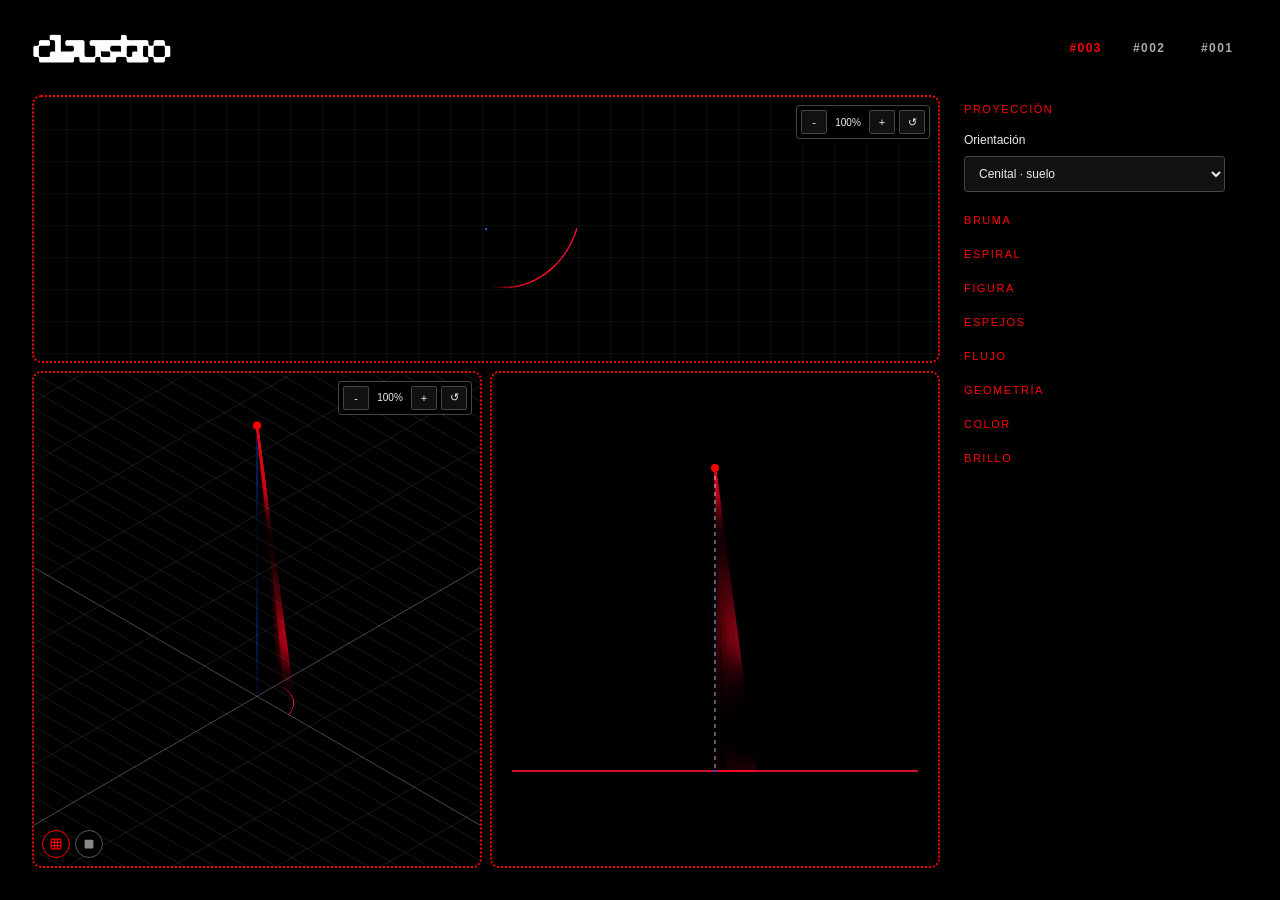
==== Repositorio Github/preview/fibonakis.html @ 1959ba8b "Add files via upload" ====
<!doctype html>
<html lang="es">
  <head>
    <meta charset="utf-8">
    <meta name="viewport" content="width=device-width, initial-scale=1">
    <meta name="theme-color" content="#000000">
    <title>Fibonakis — claustro</title>
    <link rel="stylesheet" href="styles.css">
    <script src="fibonakis.js" defer></script>
    <script src="projection.js" defer></script>
  </head>
  <body>
    <main class="app">
      <header class="topbar">
        <a class="brand-mark" href="https://holaclaustro.com/" aria-label="Visitar el sitio de claustro">
          <img src="claustro-logo.png" alt="claustro" width="2031" height="455">
        </a>
        <div class="topbar-actions">
          <nav class="shader-tabs" aria-label="Shaders disponibles">
            <a href="fibonakis.html" aria-current="page" aria-label="#003, Fibonakis"><span class="shader-tab-code">#003</span><span class="shader-tab-name" aria-hidden="true">fibonakis</span></a>
            <a href="gotitas.html" aria-label="#002, Chispas"><span class="shader-tab-code">#002</span><span class="shader-tab-name" aria-hidden="true">chispas</span></a>
            <a href="curvas.html" aria-label="#001, Curvaturas"><span class="shader-tab-code">#001</span><span class="shader-tab-name" aria-hidden="true">curvaturas</span></a>
          </nav>
        </div>
      </header>

      <section class="workspace" aria-label="Preview y controles">
        <div class="visual-stack">
          <div class="stage">
            <div class="projection-zoom-controls" role="group" aria-label="Zoom del láser">
              <button id="previewZoomOut" type="button" aria-label="Alejar">-</button>
              <output id="previewZoomValue" aria-live="polite">100%</output>
              <button id="previewZoomIn" type="button" aria-label="Acercar">+</button>
              <button id="previewZoomReset" type="button" aria-label="Restablecer zoom" title="Restablecer zoom">↺</button>
            </div>
            <canvas id="preview" aria-label="Preview animado del shader Fibonakis"></canvas>
          </div>
          <div class="projection-grid">
            <section class="projection-view" aria-label="Vista volumétrica 3D">
              <div class="projection-zoom-controls" role="group" aria-label="Zoom de volumen 3D">
                <button id="projectionZoomOut" type="button" aria-label="Alejar">-</button>
                <output id="projectionZoomValue" aria-live="polite">100%</output>
                <button id="projectionZoomIn" type="button" aria-label="Acercar">+</button>
                <button id="projectionZoomReset" type="button" aria-label="Restablecer vista" title="Restablecer vista">↺</button>
              </div>
              <canvas id="projectionIso" aria-label="Vista volumétrica 3D de la proyección"></canvas>
              <div class="projection-surface-controls" role="group" aria-label="Superficie de la vista volumétrica">
                <button id="projectionGridMode" type="button" aria-label="Mostrar grilla" title="Grilla" aria-pressed="true">
                  <svg viewBox="0 0 16 16" aria-hidden="true">
                    <rect x="2.5" y="2.5" width="11" height="11" rx="1"></rect>
                    <path d="M6.2 2.5v11M9.8 2.5v11M2.5 6.2h11M2.5 9.8h11"></path>
                  </svg>
                </button>
                <button id="projectionSolidMode" type="button" aria-label="Mostrar suelo sólido" title="Suelo sólido" aria-pressed="false">
                  <svg viewBox="0 0 16 16" aria-hidden="true">
                    <rect class="solid-floor-icon" x="3" y="3" width="10" height="10" rx="1"></rect>
                  </svg>
                </button>
              </div>
            </section>
            <section class="projection-view" aria-label="Perfil de proyección">
              <canvas id="projectionProfile" aria-label="Perfil del cono de proyección"></canvas>
            </section>
          </div>
        </div>

        <aside class="panel" aria-label="Controles del shader Fibonakis">
          <details class="control-section" open>
            <summary>Proyección</summary>
            <label class="field">
              <span>Orientación</span>
              <select id="projectorOrientation">
                <option value="floor">Cenital · suelo</option>
                <option value="wall">Horizontal</option>
              </select>
            </label>
          </details>
          <details class="control-section">
            <summary>Bruma</summary>
            <label class="field">
              <span>Opacidad <output id="brumaAlphaValue">30%</output></span>
              <input id="brumaAlpha" type="range" min="1" max="30" step="0.1" value="30">
            </label>
            <label class="field">
              <span>Escala <output id="brumaScaleValue">1.00</output></span>
              <input id="brumaScale" type="range" min="0.25" max="3" step="0.05" value="1">
            </label>
            <label class="field">
              <span>Contraste <output id="brumaContrastValue">100%</output></span>
              <input id="brumaContrast" type="range" min="0" max="200" step="1" value="100">
            </label>
          </details>
          <div id="generatedControls"></div>
        </aside>
      </section>
    </main>
  </body>
</html>
---- Repositorio Github/preview/styles.css ----
:root {
  color-scheme: dark;
  font-family: Helvetica, Arial, sans-serif;
  background: var(--page-background);
  color: #ededed;
  --brand-red: #ff0000;
  --muted: #aaaaaa;
  --panel: #000000;
  --border: #292929;
  --page-background: #000000;
  --page-text: #ededed;
  --control-background: #111111;
  --control-border: #444444;
  font-synthesis: none;
  text-rendering: optimizeLegibility;
}

* {
  box-sizing: border-box;
}

[hidden] {
  display: none !important;
}

body {
  min-width: 320px;
  min-height: 100vh;
  margin: 0;
  background: var(--page-background);
  color: var(--page-text);
}

.app {
  width: min(1280px, 100%);
  height: 100dvh;
  margin: 0 auto;
  padding: 32px;
  display: flex;
  flex-direction: column;
  overflow: hidden;
}

.topbar {
  display: flex;
  align-items: center;
  gap: 20px;
  margin-bottom: 32px;
}

.brand-mark {
  display: block;
  flex: 0 0 140px;
}

.brand-mark img {
  display: block;
  width: 100%;
  height: auto;
  filter: invert(1);
}

.topbar-actions {
  display: flex;
  align-items: center;
  gap: 18px;
  margin-left: auto;
}

.shader-tabs {
  display: flex;
  align-items: center;
  gap: 16px;
}

.shader-tabs a {
  position: relative;
  display: grid;
  min-width: 3.5em;
  place-items: center;
  color: var(--muted);
  font-size: 12px;
  font-weight: 600;
  letter-spacing: 0.12em;
  text-decoration: none;
  text-transform: uppercase;
}

.shader-tab-code,
.shader-tab-name {
  grid-area: 1 / 1;
  transition: opacity 140ms ease;
}

.shader-tab-name {
  opacity: 0;
  font-family: Georgia, "Times New Roman", serif;
  font-size: 13px;
  font-style: italic;
  font-weight: 400;
  letter-spacing: 0.04em;
  text-transform: lowercase;
}

.shader-tabs a:hover .shader-tab-code,
.shader-tabs a:focus-visible .shader-tab-code {
  opacity: 0;
}

.shader-tabs a:hover .shader-tab-name,
.shader-tabs a:focus-visible .shader-tab-name {
  opacity: 1;
}

.shader-tabs a[aria-current="page"],
.shader-tabs a:hover {
  color: var(--brand-red);
}

.shader-tabs a:focus-visible {
  outline: 2px solid var(--brand-red);
  outline-offset: 4px;
}

.workspace {
  display: grid;
  grid-template-columns: minmax(0, 1fr) 292px;
  gap: 16px;
  flex: 1;
  min-height: 0;
}

.stage,
.projection-view {
  border: 2px dotted var(--brand-red);
  border-radius: 9px;
  background: var(--panel);
}

.visual-stack {
  display: grid;
  grid-template-rows: minmax(0, 0.7fr) minmax(0, 1.3fr);
  gap: 8px;
  min-width: 0;
  min-height: 0;
}

.stage {
  position: relative;
  min-width: 0;
  min-height: 0;
  overflow: hidden;
  background-image:
    linear-gradient(#ffffff0b 1px, transparent 1px),
    linear-gradient(90deg, #ffffff0b 1px, transparent 1px);
  background-size: 32px 32px;
  background-color: #000000;
}

.stage canvas {
  cursor: grab;
  touch-action: none;
}

.stage canvas.is-panning {
  cursor: grabbing;
}

.projection-grid {
  display: grid;
  grid-template-columns: minmax(0, 1fr) minmax(0, 1fr);
  gap: 8px;
  min-width: 0;
  min-height: 0;
}

.projection-view {
  position: relative;
  display: block;
  min-width: 0;
  min-height: 0;
  padding: 0;
  overflow: hidden;
}

.projection-view canvas {
  border-radius: 8px;
  background: #000000;
}

.projection-zoom-controls {
  position: absolute;
  z-index: 1;
  top: 8px;
  right: 8px;
  display: flex;
  align-items: center;
  gap: 4px;
  padding: 4px;
  border: 1px solid #444444;
  border-radius: 3px;
  background: #000000e8;
}

.projection-zoom-controls button {
  min-width: 26px;
  height: 24px;
  padding: 0 6px;
  border: 1px solid #444444;
  border-radius: 2px;
  background: #111111;
  color: #ededed;
  font: inherit;
  font-size: 11px;
  cursor: pointer;
}

.projection-zoom-controls button:hover {
  border-color: var(--brand-red);
  color: var(--brand-red);
}

.projection-zoom-controls output {
  min-width: 34px;
  color: #ededed;
  font-size: 10px;
  text-align: center;
}

.projection-surface-controls {
  position: absolute;
  z-index: 1;
  bottom: 8px;
  left: 8px;
  display: flex;
  gap: 5px;
}

.projection-surface-controls button {
  display: grid;
  width: 28px;
  height: 28px;
  padding: 0;
  place-items: center;
  border: 1px solid #555555;
  border-radius: 50%;
  background: #000000e8;
  color: #aaaaaa;
  cursor: pointer;
}

.projection-surface-controls button[aria-pressed="true"] {
  border-color: var(--brand-red);
  color: var(--brand-red);
}

.projection-surface-controls button:hover {
  border-color: var(--brand-red);
  color: var(--brand-red);
}

.projection-surface-controls svg {
  width: 14px;
  height: 14px;
  fill: none;
  stroke: currentColor;
  stroke-linecap: round;
  stroke-linejoin: round;
  stroke-width: 1.3;
}

.projection-surface-controls .solid-floor-icon {
  fill: #888888;
  stroke: none;
}

#projectionIso {
  cursor: grab;
  touch-action: none;
}

#projectionIso.is-panning {
  cursor: grabbing;
}

canvas {
  display: block;
  width: 100%;
  height: 100%;
  min-height: 0;
}

.panel {
  height: 100%;
  min-height: 0;
  padding: 8px 8px 20px;
  overflow-y: auto;
  overscroll-behavior: contain;
  scrollbar-color: #b8b8b8 #f3f3f3;
  scrollbar-gutter: stable;
  color: var(--page-text);
}

.control-section {
  margin: 0 0 22px;
}

.control-section > summary {
  margin: 0;
  color: var(--brand-red);
  font-size: 11px;
  font-weight: 400;
  letter-spacing: 0.14em;
  list-style: none;
  text-transform: uppercase;
  cursor: pointer;
  user-select: none;
}

.control-section > summary::-webkit-details-marker {
  display: none;
}

.control-section > summary::marker {
  content: "";
}

.control-section > summary:hover {
  color: #ff5555;
}

.control-section > summary:focus-visible {
  outline: 1px solid var(--brand-red);
  outline-offset: 3px;
}

.control-section[open] > summary {
  margin-bottom: 18px;
}

.field {
  display: grid;
  gap: 9px;
  margin-bottom: 17px;
  color: var(--page-text);
  font-size: 12px;
}

.field > span {
  display: flex;
  justify-content: space-between;
}

output {
  color: var(--muted);
  font-variant-numeric: tabular-nums;
}

select {
  width: 100%;
  padding: 9px 10px;
  border: 1px solid var(--control-border);
  border-radius: 3px;
  background: var(--control-background);
  color: var(--page-text);
  font: inherit;
}

select:focus-visible,
input:focus-visible {
  outline: 2px solid var(--brand-red);
  outline-offset: 2px;
}

input[type="range"] {
  width: 100%;
  margin: 0;
  accent-color: var(--brand-red);
}

.colors {
  display: flex;
  gap: 12px;
}

.color-field {
  display: flex;
  flex: 1;
  align-items: center;
  justify-content: space-between;
  color: var(--page-text);
  font-size: 12px;
}

input[type="color"] {
  width: 34px;
  height: 26px;
  padding: 2px;
  border: 1px solid var(--control-border);
  border-radius: 3px;
  background: var(--control-background);
}

.panel {
  scrollbar-color: #555555 #000000;
}

@media (max-width: 760px) {
  .app {
    padding: 20px 14px;
  }

  .topbar {
    flex-wrap: wrap;
    gap: 12px;
    margin-bottom: 22px;
  }

  .brand-mark {
    flex-basis: 110px;
  }

  .topbar-actions {
    flex-wrap: wrap;
    width: 100%;
    margin-left: 0;
    justify-content: flex-start;
    gap: 10px 14px;
  }

  .workspace {
    grid-template-columns: minmax(0, 1fr);
    grid-template-rows: minmax(280px, 58%) minmax(0, 1fr);
  }

  .visual-stack {
    grid-template-rows: minmax(0, 0.85fr) minmax(150px, 1.15fr);
  }

  .projection-grid {
    gap: 8px;
  }

  .panel {
    padding: 16px;
  }
}

@media (max-width: 420px) {
  .app {
    padding: 12px 10px;
  }

  .workspace {
    grid-template-rows: minmax(240px, 55%) minmax(0, 1fr);
  }

  .visual-stack {
    grid-template-rows: minmax(0, 0.75fr) minmax(130px, 1.25fr);
  }

  .projection-grid {
    gap: 6px;
  }
}

@media (max-width: 640px) {
  .projection-zoom-controls {
    gap: 2px;
    padding: 3px;
  }

  .projection-zoom-controls button {
    min-width: 22px;
    height: 22px;
    padding: 0 4px;
  }

  .projection-surface-controls button {
    width: 24px;
    height: 24px;
  }
}
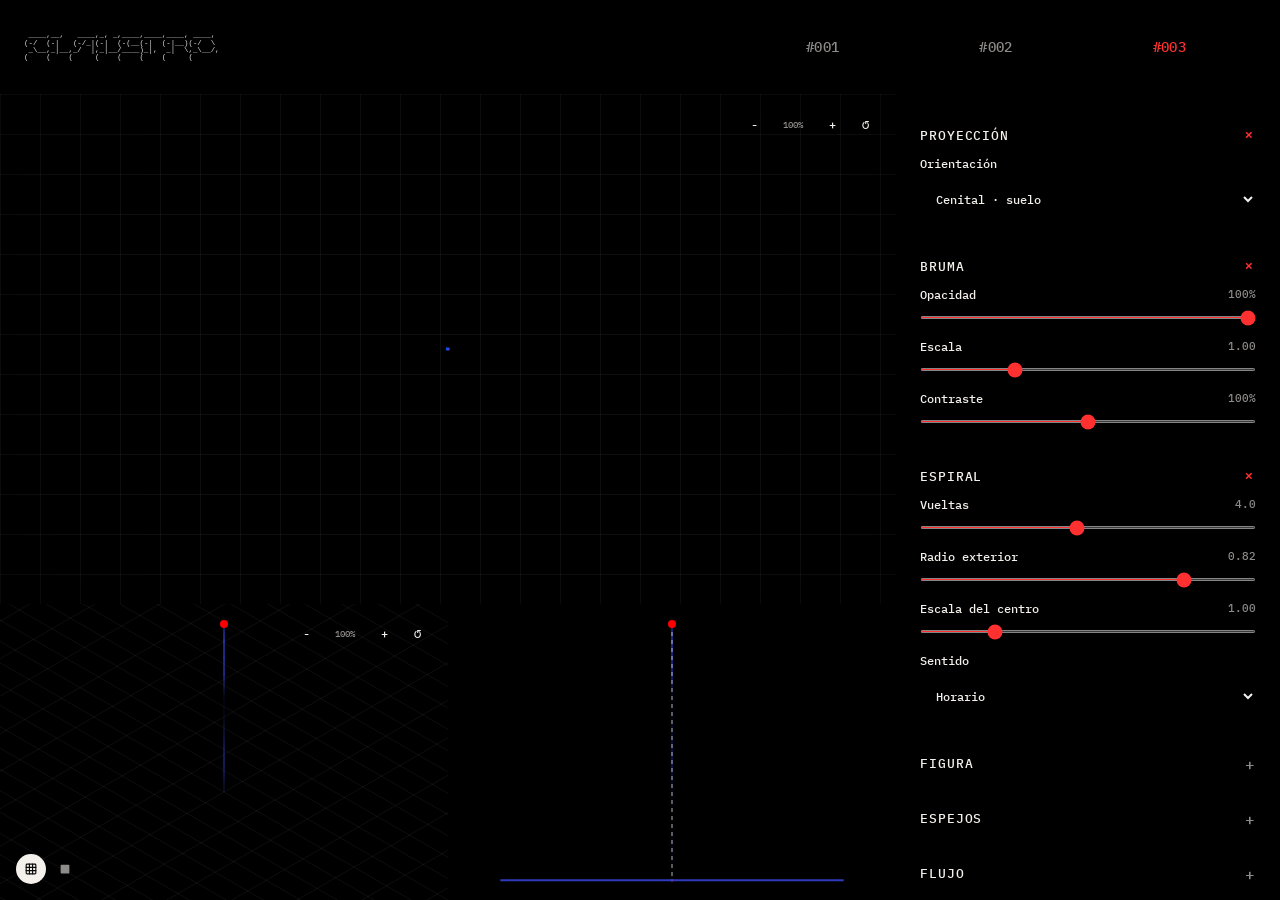
==== commit ca46c5b6: "Add files via upload" ====
--- a/Repositorio Github/preview/fibonakis.html
+++ b/Repositorio Github/preview/fibonakis.html
@@ -6,20 +6,26 @@
     <meta name="theme-color" content="#000000">
     <title>Fibonakis — claustro</title>
     <link rel="stylesheet" href="styles.css">
+    <script src="https://cdn.jsdelivr.net/npm/gsap@3.13.0/dist/gsap.min.js" defer></script>
     <script src="fibonakis.js" defer></script>
     <script src="projection.js" defer></script>
+    <script src="lab-ui.js" defer></script>
   </head>
   <body>
     <main class="app">
       <header class="topbar">
         <a class="brand-mark" href="https://holaclaustro.com/" aria-label="Visitar el sitio de claustro">
           <img src="claustro-logo.png" alt="claustro" width="2031" height="455">
+          <pre class="ascii-logo" aria-hidden="true"> ____,__,   ____,_, _,____,____,____, ____,
+(-/  (-|   (-/_|(-|  (-(__(-|  (-|__)(-/  \
+ _\__,_|__,_/  |,_|__/____)_|,  _|  \,_\__/,
+(    (    (     (    (    (    (     (     </pre>
         </a>
         <div class="topbar-actions">
           <nav class="shader-tabs" aria-label="Shaders disponibles">
+            <a href="curvas.html" aria-label="#001, Curvaturas"><span class="shader-tab-code">#001</span><span class="shader-tab-name" aria-hidden="true">curvaturas</span></a>
+            <a href="gotitas.html" aria-label="#002, Chispas"><span class="shader-tab-code">#002</span><span class="shader-tab-name" aria-hidden="true">chispas</span></a>
             <a href="fibonakis.html" aria-current="page" aria-label="#003, Fibonakis"><span class="shader-tab-code">#003</span><span class="shader-tab-name" aria-hidden="true">fibonakis</span></a>
-            <a href="gotitas.html" aria-label="#002, Chispas"><span class="shader-tab-code">#002</span><span class="shader-tab-name" aria-hidden="true">chispas</span></a>
-            <a href="curvas.html" aria-label="#001, Curvaturas"><span class="shader-tab-code">#001</span><span class="shader-tab-name" aria-hidden="true">curvaturas</span></a>
           </nav>
         </div>
       </header>
--- a/Repositorio Github/preview/styles.css
+++ b/Repositorio Github/preview/styles.css
@@ -1,483 +1,400 @@
-:root {
-  color-scheme: dark;
-  font-family: Helvetica, Arial, sans-serif;
-  background: var(--page-background);
-  color: #ededed;
-  --brand-red: #ff0000;
-  --muted: #aaaaaa;
-  --panel: #000000;
-  --border: #292929;
-  --page-background: #000000;
-  --page-text: #ededed;
-  --control-background: #111111;
-  --control-border: #444444;
-  font-synthesis: none;
-  text-rendering: optimizeLegibility;
-}
-
-* {
-  box-sizing: border-box;
-}
-
-[hidden] {
-  display: none !important;
-}
-
-body {
-  min-width: 320px;
-  min-height: 100vh;
-  margin: 0;
-  background: var(--page-background);
-  color: var(--page-text);
-}
-
-.app {
-  width: min(1280px, 100%);
-  height: 100dvh;
-  margin: 0 auto;
-  padding: 32px;
-  display: flex;
-  flex-direction: column;
-  overflow: hidden;
-}
-
-.topbar {
-  display: flex;
-  align-items: center;
-  gap: 20px;
-  margin-bottom: 32px;
-}
-
-.brand-mark {
-  display: block;
-  flex: 0 0 140px;
-}
-
-.brand-mark img {
-  display: block;
-  width: 100%;
-  height: auto;
-  filter: invert(1);
-}
-
-.topbar-actions {
-  display: flex;
-  align-items: center;
-  gap: 18px;
-  margin-left: auto;
-}
-
-.shader-tabs {
-  display: flex;
-  align-items: center;
-  gap: 16px;
-}
-
-.shader-tabs a {
-  position: relative;
-  display: grid;
-  min-width: 3.5em;
-  place-items: center;
-  color: var(--muted);
-  font-size: 12px;
-  font-weight: 600;
-  letter-spacing: 0.12em;
-  text-decoration: none;
-  text-transform: uppercase;
-}
-
-.shader-tab-code,
-.shader-tab-name {
-  grid-area: 1 / 1;
-  transition: opacity 140ms ease;
-}
-
-.shader-tab-name {
-  opacity: 0;
-  font-family: Georgia, "Times New Roman", serif;
-  font-size: 13px;
-  font-style: italic;
-  font-weight: 400;
-  letter-spacing: 0.04em;
-  text-transform: lowercase;
-}
-
-.shader-tabs a:hover .shader-tab-code,
-.shader-tabs a:focus-visible .shader-tab-code {
-  opacity: 0;
-}
-
-.shader-tabs a:hover .shader-tab-name,
-.shader-tabs a:focus-visible .shader-tab-name {
-  opacity: 1;
-}
-
-.shader-tabs a[aria-current="page"],
-.shader-tabs a:hover {
-  color: var(--brand-red);
-}
-
-.shader-tabs a:focus-visible {
-  outline: 2px solid var(--brand-red);
-  outline-offset: 4px;
-}
-
-.workspace {
-  display: grid;
-  grid-template-columns: minmax(0, 1fr) 292px;
-  gap: 16px;
-  flex: 1;
-  min-height: 0;
-}
-
-.stage,
-.projection-view {
-  border: 2px dotted var(--brand-red);
-  border-radius: 9px;
-  background: var(--panel);
-}
-
-.visual-stack {
-  display: grid;
-  grid-template-rows: minmax(0, 0.7fr) minmax(0, 1.3fr);
-  gap: 8px;
-  min-width: 0;
-  min-height: 0;
-}
-
-.stage {
-  position: relative;
-  min-width: 0;
-  min-height: 0;
-  overflow: hidden;
-  background-image:
-    linear-gradient(#ffffff0b 1px, transparent 1px),
-    linear-gradient(90deg, #ffffff0b 1px, transparent 1px);
-  background-size: 32px 32px;
-  background-color: #000000;
-}
-
-.stage canvas {
-  cursor: grab;
-  touch-action: none;
-}
-
-.stage canvas.is-panning {
-  cursor: grabbing;
-}
-
-.projection-grid {
-  display: grid;
-  grid-template-columns: minmax(0, 1fr) minmax(0, 1fr);
-  gap: 8px;
-  min-width: 0;
-  min-height: 0;
-}
-
-.projection-view {
-  position: relative;
-  display: block;
-  min-width: 0;
-  min-height: 0;
-  padding: 0;
-  overflow: hidden;
-}
-
-.projection-view canvas {
-  border-radius: 8px;
-  background: #000000;
-}
-
-.projection-zoom-controls {
-  position: absolute;
-  z-index: 1;
-  top: 8px;
-  right: 8px;
-  display: flex;
-  align-items: center;
-  gap: 4px;
-  padding: 4px;
-  border: 1px solid #444444;
-  border-radius: 3px;
-  background: #000000e8;
-}
-
-.projection-zoom-controls button {
-  min-width: 26px;
-  height: 24px;
-  padding: 0 6px;
-  border: 1px solid #444444;
-  border-radius: 2px;
-  background: #111111;
-  color: #ededed;
-  font: inherit;
-  font-size: 11px;
-  cursor: pointer;
-}
-
-.projection-zoom-controls button:hover {
-  border-color: var(--brand-red);
-  color: var(--brand-red);
-}
-
-.projection-zoom-controls output {
-  min-width: 34px;
-  color: #ededed;
-  font-size: 10px;
-  text-align: center;
-}
-
-.projection-surface-controls {
-  position: absolute;
-  z-index: 1;
-  bottom: 8px;
-  left: 8px;
-  display: flex;
-  gap: 5px;
-}
-
-.projection-surface-controls button {
-  display: grid;
-  width: 28px;
-  height: 28px;
-  padding: 0;
-  place-items: center;
-  border: 1px solid #555555;
-  border-radius: 50%;
-  background: #000000e8;
-  color: #aaaaaa;
-  cursor: pointer;
-}
-
-.projection-surface-controls button[aria-pressed="true"] {
-  border-color: var(--brand-red);
-  color: var(--brand-red);
-}
-
-.projection-surface-controls button:hover {
-  border-color: var(--brand-red);
-  color: var(--brand-red);
-}
-
-.projection-surface-controls svg {
-  width: 14px;
-  height: 14px;
-  fill: none;
-  stroke: currentColor;
-  stroke-linecap: round;
-  stroke-linejoin: round;
-  stroke-width: 1.3;
-}
-
-.projection-surface-controls .solid-floor-icon {
-  fill: #888888;
-  stroke: none;
-}
-
-#projectionIso {
-  cursor: grab;
-  touch-action: none;
-}
-
-#projectionIso.is-panning {
-  cursor: grabbing;
-}
-
-canvas {
-  display: block;
-  width: 100%;
-  height: 100%;
-  min-height: 0;
-}
-
-.panel {
-  height: 100%;
-  min-height: 0;
-  padding: 8px 8px 20px;
-  overflow-y: auto;
-  overscroll-behavior: contain;
-  scrollbar-color: #b8b8b8 #f3f3f3;
-  scrollbar-gutter: stable;
-  color: var(--page-text);
-}
-
-.control-section {
-  margin: 0 0 22px;
-}
-
-.control-section > summary {
-  margin: 0;
-  color: var(--brand-red);
-  font-size: 11px;
-  font-weight: 400;
-  letter-spacing: 0.14em;
-  list-style: none;
-  text-transform: uppercase;
-  cursor: pointer;
-  user-select: none;
-}
-
-.control-section > summary::-webkit-details-marker {
-  display: none;
-}
-
-.control-section > summary::marker {
-  content: "";
-}
-
-.control-section > summary:hover {
-  color: #ff5555;
-}
-
-.control-section > summary:focus-visible {
-  outline: 1px solid var(--brand-red);
-  outline-offset: 3px;
-}
-
-.control-section[open] > summary {
-  margin-bottom: 18px;
-}
-
-.field {
-  display: grid;
-  gap: 9px;
-  margin-bottom: 17px;
-  color: var(--page-text);
-  font-size: 12px;
-}
-
-.field > span {
-  display: flex;
-  justify-content: space-between;
-}
-
-output {
-  color: var(--muted);
-  font-variant-numeric: tabular-nums;
-}
-
-select {
-  width: 100%;
-  padding: 9px 10px;
-  border: 1px solid var(--control-border);
-  border-radius: 3px;
-  background: var(--control-background);
-  color: var(--page-text);
-  font: inherit;
-}
-
-select:focus-visible,
-input:focus-visible {
-  outline: 2px solid var(--brand-red);
-  outline-offset: 2px;
-}
-
-input[type="range"] {
-  width: 100%;
-  margin: 0;
-  accent-color: var(--brand-red);
-}
-
-.colors {
-  display: flex;
-  gap: 12px;
-}
-
-.color-field {
-  display: flex;
-  flex: 1;
-  align-items: center;
-  justify-content: space-between;
-  color: var(--page-text);
-  font-size: 12px;
-}
-
-input[type="color"] {
-  width: 34px;
-  height: 26px;
-  padding: 2px;
-  border: 1px solid var(--control-border);
-  border-radius: 3px;
-  background: var(--control-background);
-}
-
-.panel {
-  scrollbar-color: #555555 #000000;
-}
-
-@media (max-width: 760px) {
-  .app {
-    padding: 20px 14px;
-  }
-
-  .topbar {
-    flex-wrap: wrap;
-    gap: 12px;
-    margin-bottom: 22px;
-  }
-
-  .brand-mark {
-    flex-basis: 110px;
-  }
-
-  .topbar-actions {
-    flex-wrap: wrap;
-    width: 100%;
-    margin-left: 0;
-    justify-content: flex-start;
-    gap: 10px 14px;
-  }
-
-  .workspace {
-    grid-template-columns: minmax(0, 1fr);
-    grid-template-rows: minmax(280px, 58%) minmax(0, 1fr);
-  }
-
-  .visual-stack {
-    grid-template-rows: minmax(0, 0.85fr) minmax(150px, 1.15fr);
-  }
-
-  .projection-grid {
-    gap: 8px;
-  }
-
-  .panel {
-    padding: 16px;
-  }
-}
-
-@media (max-width: 420px) {
-  .app {
-    padding: 12px 10px;
-  }
-
-  .workspace {
-    grid-template-rows: minmax(240px, 55%) minmax(0, 1fr);
-  }
-
-  .visual-stack {
-    grid-template-rows: minmax(0, 0.75fr) minmax(130px, 1.25fr);
-  }
-
-  .projection-grid {
-    gap: 6px;
-  }
-}
-
-@media (max-width: 640px) {
-  .projection-zoom-controls {
-    gap: 2px;
-    padding: 3px;
-  }
-
-  .projection-zoom-controls button {
-    min-width: 22px;
-    height: 22px;
-    padding: 0 4px;
-  }
-
-  .projection-surface-controls button {
-    width: 24px;
-    height: 24px;
-  }
-}
+@import url("https://fonts.googleapis.com/css2?family=IBM+Plex+Mono:wght@400;500;600&display=swap");
+
+:root {
+  color-scheme: dark;
+  font-family: "IBM Plex Mono", monospace;
+  font-synthesis: none;
+  text-rendering: optimizeLegibility;
+  --ink: #f4f1ec;
+  --muted: #8e8b89;
+  --dim: #5c5958;
+  --red: #ff3030;
+  --acid: #ffffff;
+  --black: #000000;
+  --panel: #000000;
+  --line: rgba(255, 255, 255, 0.11);
+  --line-strong: rgba(255, 255, 255, 0.2);
+  --radius: 14px;
+}
+* { box-sizing: border-box; font-weight: 500; }
+[hidden] { display: none !important; }
+html, body { min-width: 320px; min-height: 100%; margin: 0; background: var(--black); color: var(--ink); }
+body {
+  height: 100dvh;
+  background: #000000;
+  overflow: hidden;
+}
+button, select, input { font: inherit; }
+button, a, summary, select, input { -webkit-tap-highlight-color: transparent; }
+button:focus-visible, a:focus-visible, summary:focus-visible, select:focus-visible, input:focus-visible {
+  outline: 2px solid var(--acid);
+  outline-offset: 3px;
+}
+.app {
+  width: 100%;
+  max-width: 1800px;
+  height: 100dvh;
+  margin: 0 auto;
+  padding: 0;
+  display: flex;
+  flex-direction: column;
+  overflow: hidden;
+}
+.topbar {
+  position: relative;
+  z-index: 10;
+  min-height: 94px;
+  height: 94px;
+  margin: 0;
+  padding: 14px 24px;
+  display: flex;
+  flex-direction: row;
+  align-items: center;
+  justify-content: space-between;
+  gap: 32px;
+  border: 0;
+  border-radius: 0;
+  background: #000000;
+  box-shadow: none;
+  backdrop-filter: none;
+}
+.brand-mark {
+  display: block;
+  width: max-content;
+  max-width: 100%;
+  overflow: visible;
+  color: var(--ink);
+  text-decoration: none;
+  flex: 0 1 auto;
+  align-self: center;
+}
+.brand-mark img { display: none; }
+.ascii-logo {
+  margin: 0;
+  color: #dddddd;
+  background: transparent;
+  font-family: "Courier New", monospace;
+  font-size: clamp(7px, 0.58vw, 10px);
+  font-variant-ligatures: none;
+  font-weight: 500;
+  letter-spacing: 0;
+  line-height: 1;
+  overflow: hidden;
+  white-space: pre;
+}
+.topbar-actions { display: flex; width: min(42vw, 520px); justify-content: flex-end; align-items: center; min-width: 300px; }
+.shader-tabs {
+  display: flex;
+  width: 100%;
+  align-items: center;
+  gap: 0;
+  padding: 0;
+  border-top: 0;
+  border-radius: 0;
+  background: transparent;
+}
+.shader-tabs a {
+  position: relative;
+  display: grid;
+  flex: 1;
+  min-width: 0;
+  min-height: 48px;
+  padding-top: 0;
+  place-items: center;
+  border-radius: 0;
+  color: var(--muted);
+  font-family: "IBM Plex Mono", monospace;
+  font-size: 14px;
+  font-weight: 500;
+  letter-spacing: 0.02em;
+  text-decoration: none;
+  transition: color 180ms ease, background-color 180ms ease, transform 180ms ease;
+}
+.shader-tab-code, .shader-tab-name { grid-area: 1 / 1; transition: opacity 180ms ease, transform 180ms ease; }
+.shader-tab-code {
+  display: block;
+  color: inherit;
+  font-family: "IBM Plex Mono", monospace;
+  font-size: 14px;
+  transform: none;
+}
+.shader-tab-name { display: none; }
+.shader-tabs a:hover { color: var(--ink); background: transparent; }
+.shader-tabs a[aria-current="page"] { color: var(--ink); background: transparent; }
+.shader-tabs a[aria-current="page"] { color: var(--red); }
+.workspace {
+  display: grid;
+  grid-template-columns: minmax(0, 1fr) minmax(360px, 30vw);
+  grid-template-areas: "visual panel";
+  grid-auto-flow: dense;
+  gap: 0;
+  height: calc(100dvh - 94px);
+  flex: 0 0 auto;
+  min-height: 0;
+}
+.visual-stack {
+  grid-area: visual;
+  display: grid;
+  grid-template-rows: minmax(0, 1.72fr) minmax(220px, 1fr);
+  min-width: 0;
+  min-height: 0;
+  overflow: hidden;
+}
+.stage, .projection-view, .panel {
+  position: relative;
+  min-width: 0;
+  min-height: 0;
+  overflow: hidden;
+  border: 0;
+  border-radius: 0;
+  background: #000000;
+}
+.stage { border: 0; }
+.stage {
+  grid-area: auto;
+  min-height: 0;
+}
+.stage::before, .projection-view::before {
+  content: "";
+  position: absolute;
+  z-index: 0;
+  inset: 0;
+  pointer-events: none;
+  background:
+    linear-gradient(rgba(255, 255, 255, 0.055) 1px, transparent 1px),
+    linear-gradient(90deg, rgba(255, 255, 255, 0.055) 1px, transparent 1px);
+  background-size: 40px 40px;
+  mask-image: none;
+}
+.stage::after {
+  content: "";
+  position: absolute;
+  inset: 0;
+  pointer-events: none;
+  box-shadow: inset 0 0 100px rgba(0, 0, 0, 0.38);
+}
+.projection-grid {
+  grid-area: auto;
+  display: grid;
+  grid-template-columns: repeat(12, minmax(0, 1fr));
+  grid-auto-flow: dense;
+  gap: 0;
+  min-width: 0;
+  min-height: 220px;
+  margin-top: 0;
+  border: 0;
+}
+.projection-view { grid-column: span 6; min-height: 0; }
+.projection-view + .projection-view { border-left: 0; }
+canvas { position: relative; z-index: 1; display: block; width: 100%; height: 100%; min-height: 0; }
+.stage canvas, #projectionIso { cursor: grab; touch-action: none; }
+.stage canvas.is-panning, #projectionIso.is-panning { cursor: grabbing; }
+.projection-zoom-controls {
+  position: absolute;
+  z-index: 4;
+  top: 12px;
+  right: 12px;
+  display: flex;
+  align-items: center;
+  gap: 3px;
+  padding: 4px;
+  border: 0;
+  border-radius: 0;
+  background: transparent;
+  box-shadow: none;
+  backdrop-filter: none;
+}
+.projection-zoom-controls button {
+  min-width: 30px;
+  height: 28px;
+  padding: 0 7px;
+  border: 0;
+  border-radius: 7px;
+  background: transparent;
+  color: var(--ink);
+  font-size: 12px;
+  cursor: pointer;
+  transition: color 160ms ease, background-color 160ms ease, transform 160ms ease;
+}
+.projection-zoom-controls button:hover { color: #0a0a0a; background: var(--acid); transform: translateY(-1px); }
+.projection-zoom-controls output {
+  min-width: 42px;
+  color: var(--muted);
+  font-family: "IBM Plex Mono", monospace;
+  font-size: 9px;
+  text-align: center;
+}
+.projection-surface-controls {
+  position: absolute;
+  z-index: 4;
+  bottom: 12px;
+  left: 12px;
+  display: flex;
+  gap: 4px;
+  padding: 4px;
+  border: 0;
+  border-radius: 0;
+  background: transparent;
+  backdrop-filter: none;
+}
+.projection-surface-controls button {
+  display: grid;
+  width: 30px;
+  height: 30px;
+  padding: 0;
+  place-items: center;
+  border: 0;
+  border-radius: 50%;
+  background: transparent;
+  color: var(--muted);
+  cursor: pointer;
+  transition: color 160ms ease, background-color 160ms ease;
+}
+.projection-surface-controls button[aria-pressed="true"] { color: #0a0a0a; background: var(--ink); }
+.projection-surface-controls button:hover { color: var(--acid); }
+.projection-surface-controls svg { width: 14px; height: 14px; fill: none; stroke: currentColor; stroke-linecap: round; stroke-linejoin: round; stroke-width: 1.3; }
+.projection-surface-controls .solid-floor-icon { fill: currentColor; stroke: none; }
+.panel {
+  grid-area: panel;
+  height: 100%;
+  min-height: 0;
+  padding: 20px 24px 32px;
+  display: grid;
+  grid-template-columns: minmax(0, 1fr);
+  align-items: start;
+  align-content: start;
+  gap: 12px;
+  overflow-y: auto;
+  overscroll-behavior: contain;
+  scrollbar-color: #474747 transparent;
+  scrollbar-width: thin;
+}
+.panel-header {
+  position: sticky;
+  z-index: 5;
+  top: 0;
+  padding: 18px 22px;
+  border-bottom: 0;
+  background: transparent;
+  backdrop-filter: none;
+}
+.panel-header { display: none; }
+#generatedControls { display: contents; }
+.panel-header h1 {
+  max-width: 72rem;
+  margin: 0;
+  color: var(--ink);
+  font-family: "IBM Plex Mono", monospace;
+  font-size: clamp(1.15rem, 1.5vw, 1.65rem);
+  font-weight: 500;
+  letter-spacing: -0.045em;
+  line-height: 0.98;
+}
+.control-section { margin: 0; padding: 0; border-bottom: 0; }
+.control-section > summary {
+  position: relative;
+  margin: 0;
+  padding: 13px 24px 13px 0;
+  color: var(--ink);
+  font-family: "IBM Plex Mono", monospace;
+  font-size: 13px;
+  font-weight: 500;
+  letter-spacing: 0.07em;
+  list-style: none;
+  cursor: pointer;
+  user-select: none;
+  transition: color 160ms ease;
+  text-transform: uppercase;
+}
+.control-section > summary::-webkit-details-marker { display: none; }
+.control-section > summary::marker { content: ""; }
+.control-section > summary::after {
+  content: "+";
+  position: absolute;
+  top: 50%;
+  right: 0;
+  color: var(--muted);
+  font-size: 16px;
+  font-weight: 500;
+  transform: translateY(-50%);
+  transition: transform 180ms ease, color 180ms ease;
+}
+.control-section[open] > summary::after { color: var(--red); transform: translateY(-50%) rotate(45deg); }
+.control-section > summary:hover { color: var(--acid); }
+.control-section[open] > summary { padding-bottom: 12px; }
+.field { display: grid; gap: 8px; margin: 0 0 14px; color: var(--ink); font-size: 12px; }
+.field > span { display: flex; justify-content: space-between; gap: 12px; }
+output {
+  color: var(--muted);
+  font-family: "IBM Plex Mono", monospace;
+  font-size: 11px;
+  font-variant-numeric: tabular-nums;
+}
+select {
+  width: 100%;
+  min-height: 40px;
+  padding: 0 12px;
+  border: 0;
+  border-radius: 0;
+  background: transparent;
+  color: var(--ink);
+}
+input[type="range"] { width: 100%; height: 3px; margin: 6px 0; accent-color: var(--red); cursor: ew-resize; }
+.colors { display: flex; gap: 12px; }
+.color-field {
+  display: flex;
+  align-items: center;
+  justify-content: space-between;
+  gap: 12px;
+  margin: 0 0 18px;
+  color: var(--ink);
+  font-size: 12px;
+}
+input[type="color"] {
+  width: 42px;
+  height: 30px;
+  padding: 3px;
+  border: 0;
+  border-radius: 0;
+  background: #000000;
+}
+@media (max-width: 1080px) {
+  .workspace { grid-template-columns: minmax(0, 1fr) 340px; }
+  .panel { grid-template-columns: minmax(0, 1fr); }
+}
+@media (max-width: 820px) {
+  body { height: auto; overflow: auto; }
+  .app { height: auto; min-height: 100dvh; overflow: visible; }
+  .app { padding: 0; }
+  .topbar { height: auto; min-height: 150px; padding: 24px 18px; flex-direction: column; gap: 22px; }
+  .brand-mark { width: max-content; max-width: 100%; }
+  .shader-tabs a { min-width: 0; font-size: 14px; }
+  .workspace {
+    height: auto;
+    grid-template-columns: minmax(0, 1fr);
+    grid-template-areas: "visual" "panel";
+  }
+  .panel { height: auto; max-height: 620px; grid-template-columns: minmax(0, 1fr); padding: 36px 24px 48px; }
+  .visual-stack { display: grid; grid-template-rows: minmax(420px, 58vh) minmax(240px, 42vh); overflow: visible; }
+  .stage { min-height: 420px; }
+}
+@media (max-width: 560px) {
+  .brand-mark { width: 100%; margin: 0; }
+  .ascii-logo { font-size: 8px; }
+  .topbar-actions { justify-content: center; }
+  .topbar-actions { width: 100%; min-width: 0; }
+  .shader-tabs { width: 100%; }
+  .shader-tabs a { flex: 1; min-width: 0; }
+  .projection-grid { grid-template-columns: 1fr; overflow: visible; }
+  .projection-view { grid-column: auto; min-height: 205px; }
+  .projection-view + .projection-view { border-left: 0; border-top: 0; }
+  .panel-header, .control-section { padding-left: 18px; padding-right: 18px; }
+}
+@media (prefers-reduced-motion: reduce) {
+  *, *::before, *::after {
+    scroll-behavior: auto !important;
+    animation-duration: 0.01ms !important;
+    animation-iteration-count: 1 !important;
+    transition-duration: 0.01ms !important;
+  }
+}
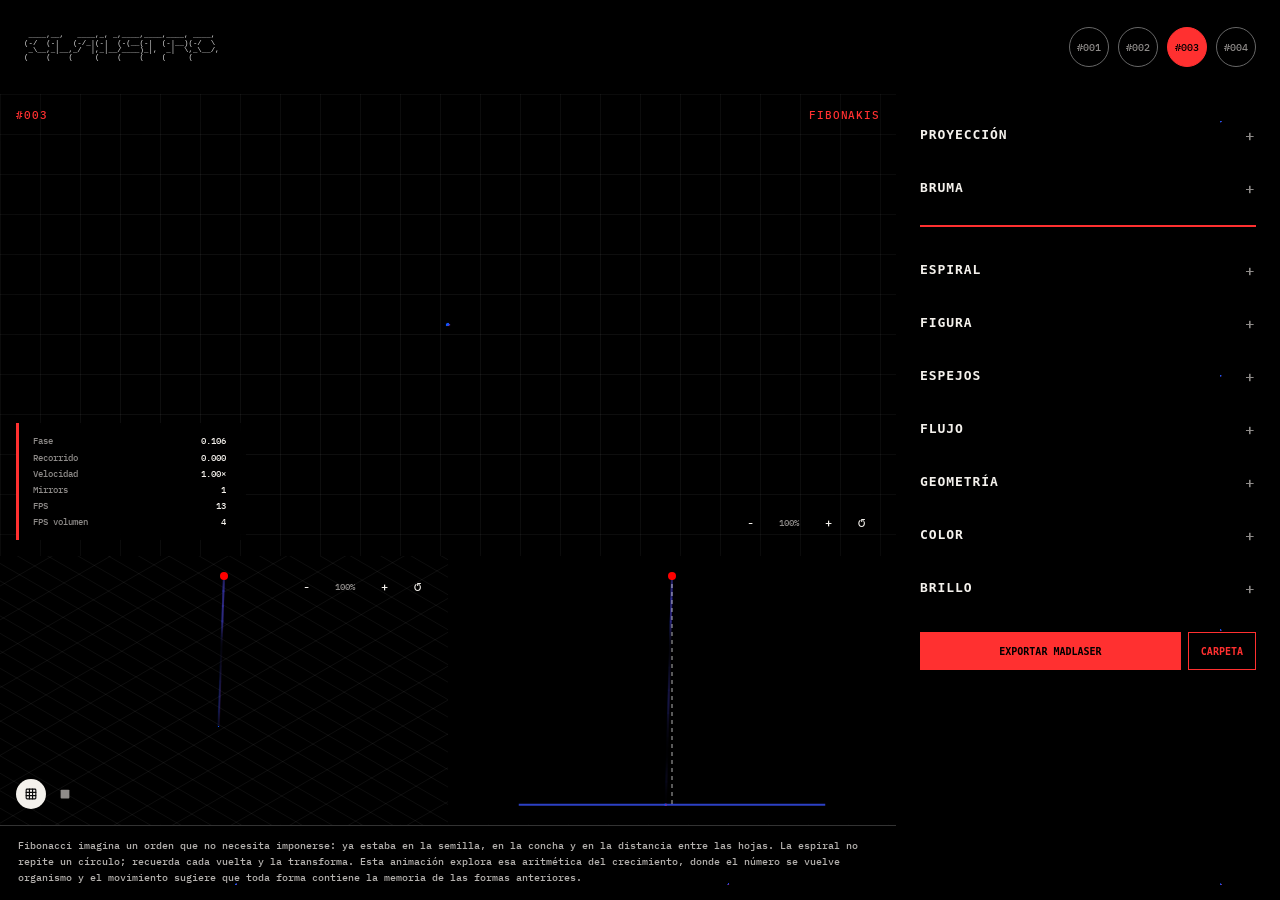
==== commit a50239ac: "Update shader previews and generated sources Co-authored-by: Copilot <223556219+Copilot@users.norepl" ====
--- a/Repositorio Github/preview/fibonakis.html
+++ b/Repositorio Github/preview/fibonakis.html
@@ -8,6 +8,9 @@
     <link rel="stylesheet" href="styles.css">
     <script src="https://cdn.jsdelivr.net/npm/gsap@3.13.0/dist/gsap.min.js" defer></script>
     <script src="fibonakis.js" defer></script>
+    <script src="lab-globals.js" defer></script>
+    <script src="shader-sources.js" defer></script>
+    <script src="madlaser-export.js" defer></script>
     <script src="projection.js" defer></script>
     <script src="lab-ui.js" defer></script>
   </head>
@@ -26,6 +29,7 @@
             <a href="curvas.html" aria-label="#001, Curvaturas"><span class="shader-tab-code">#001</span><span class="shader-tab-name" aria-hidden="true">curvaturas</span></a>
             <a href="gotitas.html" aria-label="#002, Chispas"><span class="shader-tab-code">#002</span><span class="shader-tab-name" aria-hidden="true">chispas</span></a>
             <a href="fibonakis.html" aria-current="page" aria-label="#003, Fibonakis"><span class="shader-tab-code">#003</span><span class="shader-tab-name" aria-hidden="true">fibonakis</span></a>
+            <a href="relampago.html" aria-label="#004, Relámpago"><span class="shader-tab-code">#004</span><span class="shader-tab-name" aria-hidden="true">relámpago</span></a>
           </nav>
         </div>
       </header>
@@ -71,31 +75,6 @@
         </div>
 
         <aside class="panel" aria-label="Controles del shader Fibonakis">
-          <details class="control-section" open>
-            <summary>Proyección</summary>
-            <label class="field">
-              <span>Orientación</span>
-              <select id="projectorOrientation">
-                <option value="floor">Cenital · suelo</option>
-                <option value="wall">Horizontal</option>
-              </select>
-            </label>
-          </details>
-          <details class="control-section">
-            <summary>Bruma</summary>
-            <label class="field">
-              <span>Opacidad <output id="brumaAlphaValue">30%</output></span>
-              <input id="brumaAlpha" type="range" min="1" max="30" step="0.1" value="30">
-            </label>
-            <label class="field">
-              <span>Escala <output id="brumaScaleValue">1.00</output></span>
-              <input id="brumaScale" type="range" min="0.25" max="3" step="0.05" value="1">
-            </label>
-            <label class="field">
-              <span>Contraste <output id="brumaContrastValue">100%</output></span>
-              <input id="brumaContrast" type="range" min="0" max="200" step="1" value="100">
-            </label>
-          </details>
           <div id="generatedControls"></div>
         </aside>
       </section>
--- a/Repositorio Github/preview/styles.css
+++ b/Repositorio Github/preview/styles.css
@@ -24,6 +24,16 @@
   background: #000000;
   overflow: hidden;
 }
+.global-shader-backdrop {
+  position: fixed;
+  z-index: 0;
+  inset: 0;
+  display: block;
+  width: 100vw;
+  height: 100vh;
+  opacity: 1;
+  pointer-events: none;
+}
 button, select, input { font: inherit; }
 button, a, summary, select, input { -webkit-tap-highlight-color: transparent; }
 button:focus-visible, a:focus-visible, summary:focus-visible, select:focus-visible, input:focus-visible {
@@ -31,6 +41,8 @@
   outline-offset: 3px;
 }
 .app {
+  position: relative;
+  z-index: 1;
   width: 100%;
   max-width: 1800px;
   height: 100dvh;
@@ -54,7 +66,7 @@
   gap: 32px;
   border: 0;
   border-radius: 0;
-  background: #000000;
+  background: transparent;
   box-shadow: none;
   backdrop-filter: none;
 }
@@ -82,12 +94,12 @@
   overflow: hidden;
   white-space: pre;
 }
-.topbar-actions { display: flex; width: min(42vw, 520px); justify-content: flex-end; align-items: center; min-width: 300px; }
+.topbar-actions { display: flex; width: auto; justify-content: flex-end; align-items: center; min-width: 0; }
 .shader-tabs {
   display: flex;
-  width: 100%;
+  width: auto;
   align-items: center;
-  gap: 0;
+  gap: 9px;
   padding: 0;
   border-top: 0;
   border-radius: 0;
@@ -96,15 +108,18 @@
 .shader-tabs a {
   position: relative;
   display: grid;
-  flex: 1;
-  min-width: 0;
-  min-height: 48px;
-  padding-top: 0;
+  flex: 0 0 40px;
+  width: 40px;
+  min-width: 40px;
+  min-height: 40px;
+  height: 40px;
+  padding: 0;
   place-items: center;
-  border-radius: 0;
+  border: 1px solid #676767;
+  border-radius: 50%;
   color: var(--muted);
   font-family: "IBM Plex Mono", monospace;
-  font-size: 14px;
+  font-size: 10px;
   font-weight: 500;
   letter-spacing: 0.02em;
   text-decoration: none;
@@ -115,13 +130,16 @@
   display: block;
   color: inherit;
   font-family: "IBM Plex Mono", monospace;
-  font-size: 14px;
+  font-size: 10px;
   transform: none;
 }
 .shader-tab-name { display: none; }
-.shader-tabs a:hover { color: var(--ink); background: transparent; }
-.shader-tabs a[aria-current="page"] { color: var(--ink); background: transparent; }
-.shader-tabs a[aria-current="page"] { color: var(--red); }
+.shader-tabs a:hover { animation: shader-tab-strobe 100ms steps(1, end) 3 !important; will-change: background-color, color; }
+.shader-tabs a[aria-current="page"] { border-color: var(--red); background: var(--red); color: #000000; }
+@keyframes shader-tab-strobe {
+  0%, 49% { border-color: #ffffff; background: #ffffff; color: #000000; }
+  50%, 100% { border-color: #707070; background: #000000; color: #ffffff; }
+}
 .workspace {
   display: grid;
   grid-template-columns: minmax(0, 1fr) minmax(360px, 30vw);
@@ -135,7 +153,7 @@
 .visual-stack {
   grid-area: visual;
   display: grid;
-  grid-template-rows: minmax(0, 1.72fr) minmax(220px, 1fr);
+  grid-template-rows: minmax(0, 1.72fr) minmax(190px, 1fr) auto;
   min-width: 0;
   min-height: 0;
   overflow: hidden;
@@ -153,6 +171,21 @@
 .stage {
   grid-area: auto;
   min-height: 0;
+}
+.stage > .projection-zoom-controls { top: auto; right: 16px; bottom: 16px; }
+.stage-identity {
+  position: absolute;
+  z-index: 4;
+  top: 14px;
+  left: 16px;
+  right: 16px;
+  display: flex;
+  justify-content: space-between;
+  color: var(--red);
+  font-size: 11px;
+  font-weight: 700;
+  letter-spacing: 0.08em;
+  pointer-events: none;
 }
 .stage::before, .projection-view::before {
   content: "";
@@ -183,6 +216,15 @@
   min-height: 220px;
   margin-top: 0;
   border: 0;
+}
+.shader-concept {
+  margin: 0;
+  padding: 12px 18px 14px;
+  border-top: 1px solid var(--line-strong);
+  background: transparent;
+  color: #b4b1ae;
+  font-size: 10px;
+  line-height: 1.6;
 }
 .projection-view { grid-column: span 6; min-height: 0; }
 .projection-view + .projection-view { border-left: 0; }
@@ -268,6 +310,7 @@
   overscroll-behavior: contain;
   scrollbar-color: #474747 transparent;
   scrollbar-width: thin;
+  background: transparent;
 }
 .panel-header {
   position: sticky;
@@ -291,6 +334,25 @@
   line-height: 0.98;
 }
 .control-section { margin: 0; padding: 0; border-bottom: 0; }
+.global-parameter-divider {
+  width: 100%;
+  height: 0;
+  margin: 5px 0 10px;
+  border-top: 2px solid var(--red);
+}
+.control-section[open] {
+  margin: 0 -12px;
+  padding: 0 12px 10px;
+  background: var(--red);
+  color: #000000;
+}
+.control-section[open] > summary,
+.control-section[open] .field,
+.control-section[open] .color-field,
+.control-section[open] output { color: #000000; }
+.control-section[open] > summary::after { color: #000000; }
+.control-section[open] input[type="range"] { accent-color: #000000; }
+.control-section[open] input[type="color"] { background: var(--red); outline: 1px solid #000000; }
 .control-section > summary {
   position: relative;
   margin: 0;
@@ -298,7 +360,7 @@
   color: var(--ink);
   font-family: "IBM Plex Mono", monospace;
   font-size: 13px;
-  font-weight: 500;
+  font-weight: 700;
   letter-spacing: 0.07em;
   list-style: none;
   cursor: pointer;
@@ -336,9 +398,11 @@
   padding: 0 12px;
   border: 0;
   border-radius: 0;
-  background: transparent;
-  color: var(--ink);
-}
+  background: var(--red);
+  color: #000000;
+}
+select option { background: var(--red); color: #000000; }
+.control-section[open] select { outline: 1px solid #000000; outline-offset: -1px; }
 input[type="range"] { width: 100%; height: 3px; margin: 6px 0; accent-color: var(--red); cursor: ew-resize; }
 .colors { display: flex; gap: 12px; }
 .color-field {
@@ -357,6 +421,65 @@
   border: 0;
   border-radius: 0;
   background: #000000;
+}
+.shader-export {
+  display: grid;
+  grid-template-columns: minmax(0, 1fr) auto;
+  gap: 7px;
+  padding: 12px 0 4px;
+}
+.shader-export button {
+  min-height: 38px;
+  padding: 0 12px;
+  border: 1px solid var(--red);
+  background: var(--red);
+  color: #000000;
+  font-size: 10px;
+  font-weight: 700;
+  cursor: pointer;
+}
+.shader-export .shader-export-folder { background: #000000; color: var(--red); }
+.shader-export button:hover { border-color: #ffffff; background: #ffffff; color: #000000; }
+.shader-export button:disabled { cursor: wait; opacity: 0.55; }
+.shader-export p {
+  grid-column: 1 / -1;
+  margin: 2px 0 0;
+  color: var(--muted);
+  font-size: 9px;
+  line-height: 1.4;
+}
+.shader-export p:empty { display: none; }
+.animation-telemetry {
+  position: absolute;
+  z-index: 4;
+  left: 16px;
+  bottom: 16px;
+  width: min(230px, calc(100% - 32px));
+  padding: 12px 14px;
+  border-left: 3px solid var(--red);
+  background: rgba(0, 0, 0, 0.82);
+  color: var(--ink);
+  pointer-events: none;
+  backdrop-filter: blur(8px);
+}
+.animation-telemetry dl {
+  display: grid;
+  grid-template-columns: auto minmax(0, 1fr);
+  gap: 4px 12px;
+  margin: 0;
+  font-size: 9px;
+  line-height: 1.35;
+}
+.animation-telemetry dt { color: var(--muted); white-space: nowrap; }
+.animation-telemetry dd {
+  max-width: 126px;
+  margin: 0;
+  overflow: hidden;
+  color: var(--ink);
+  font-variant-numeric: tabular-nums;
+  text-align: right;
+  text-overflow: ellipsis;
+  white-space: nowrap;
 }
 @media (max-width: 1080px) {
   .workspace { grid-template-columns: minmax(0, 1fr) 340px; }
@@ -368,14 +491,14 @@
   .app { padding: 0; }
   .topbar { height: auto; min-height: 150px; padding: 24px 18px; flex-direction: column; gap: 22px; }
   .brand-mark { width: max-content; max-width: 100%; }
-  .shader-tabs a { min-width: 0; font-size: 14px; }
+  .shader-tabs a { flex: 0 0 38px; width: 38px; min-width: 38px; min-height: 38px; height: 38px; font-size: 9px; }
   .workspace {
     height: auto;
     grid-template-columns: minmax(0, 1fr);
     grid-template-areas: "visual" "panel";
   }
   .panel { height: auto; max-height: 620px; grid-template-columns: minmax(0, 1fr); padding: 36px 24px 48px; }
-  .visual-stack { display: grid; grid-template-rows: minmax(420px, 58vh) minmax(240px, 42vh); overflow: visible; }
+  .visual-stack { display: grid; grid-template-rows: minmax(420px, 58vh) minmax(240px, 42vh) auto; overflow: visible; }
   .stage { min-height: 420px; }
 }
 @media (max-width: 560px) {
@@ -383,8 +506,8 @@
   .ascii-logo { font-size: 8px; }
   .topbar-actions { justify-content: center; }
   .topbar-actions { width: 100%; min-width: 0; }
-  .shader-tabs { width: 100%; }
-  .shader-tabs a { flex: 1; min-width: 0; }
+  .shader-tabs { width: 100%; justify-content: center; }
+  .shader-tabs a { flex: 0 0 36px; width: 36px; min-width: 36px; min-height: 36px; height: 36px; }
   .projection-grid { grid-template-columns: 1fr; overflow: visible; }
   .projection-view { grid-column: auto; min-height: 205px; }
   .projection-view + .projection-view { border-left: 0; border-top: 0; }
